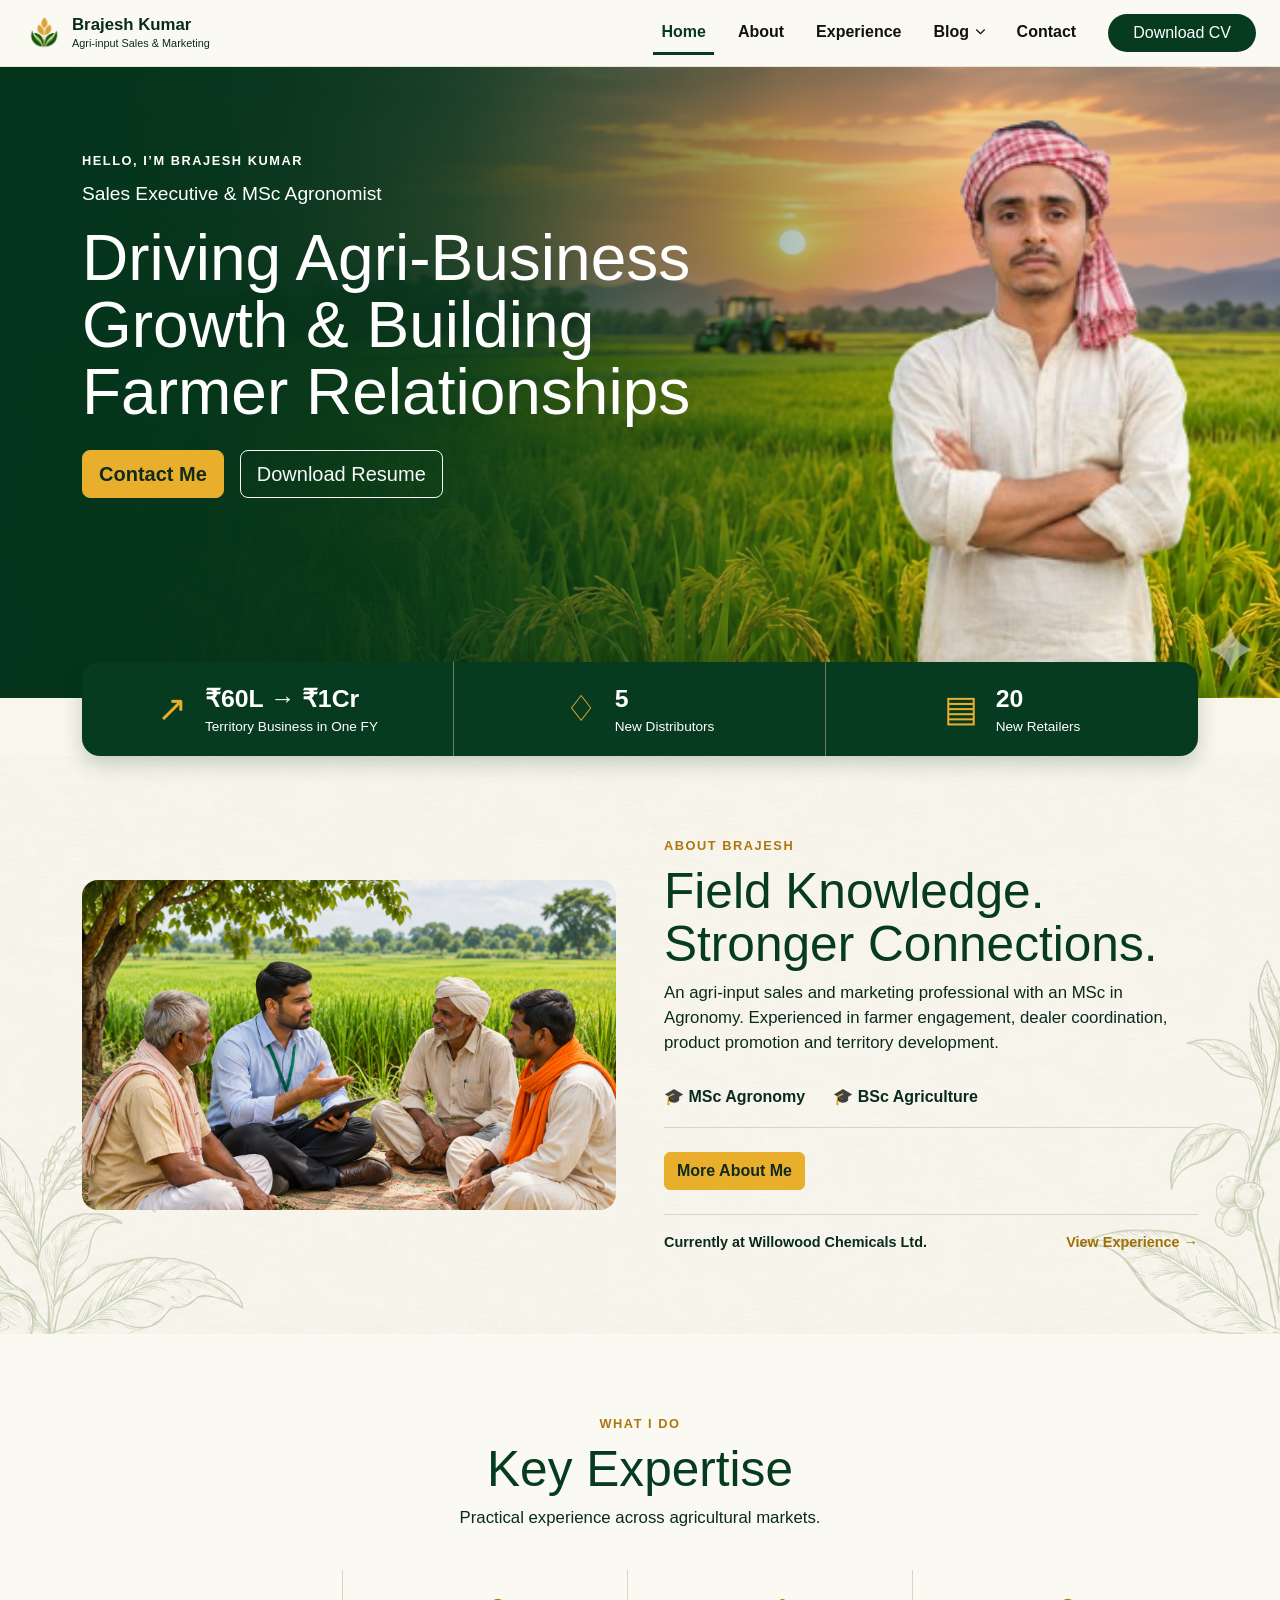
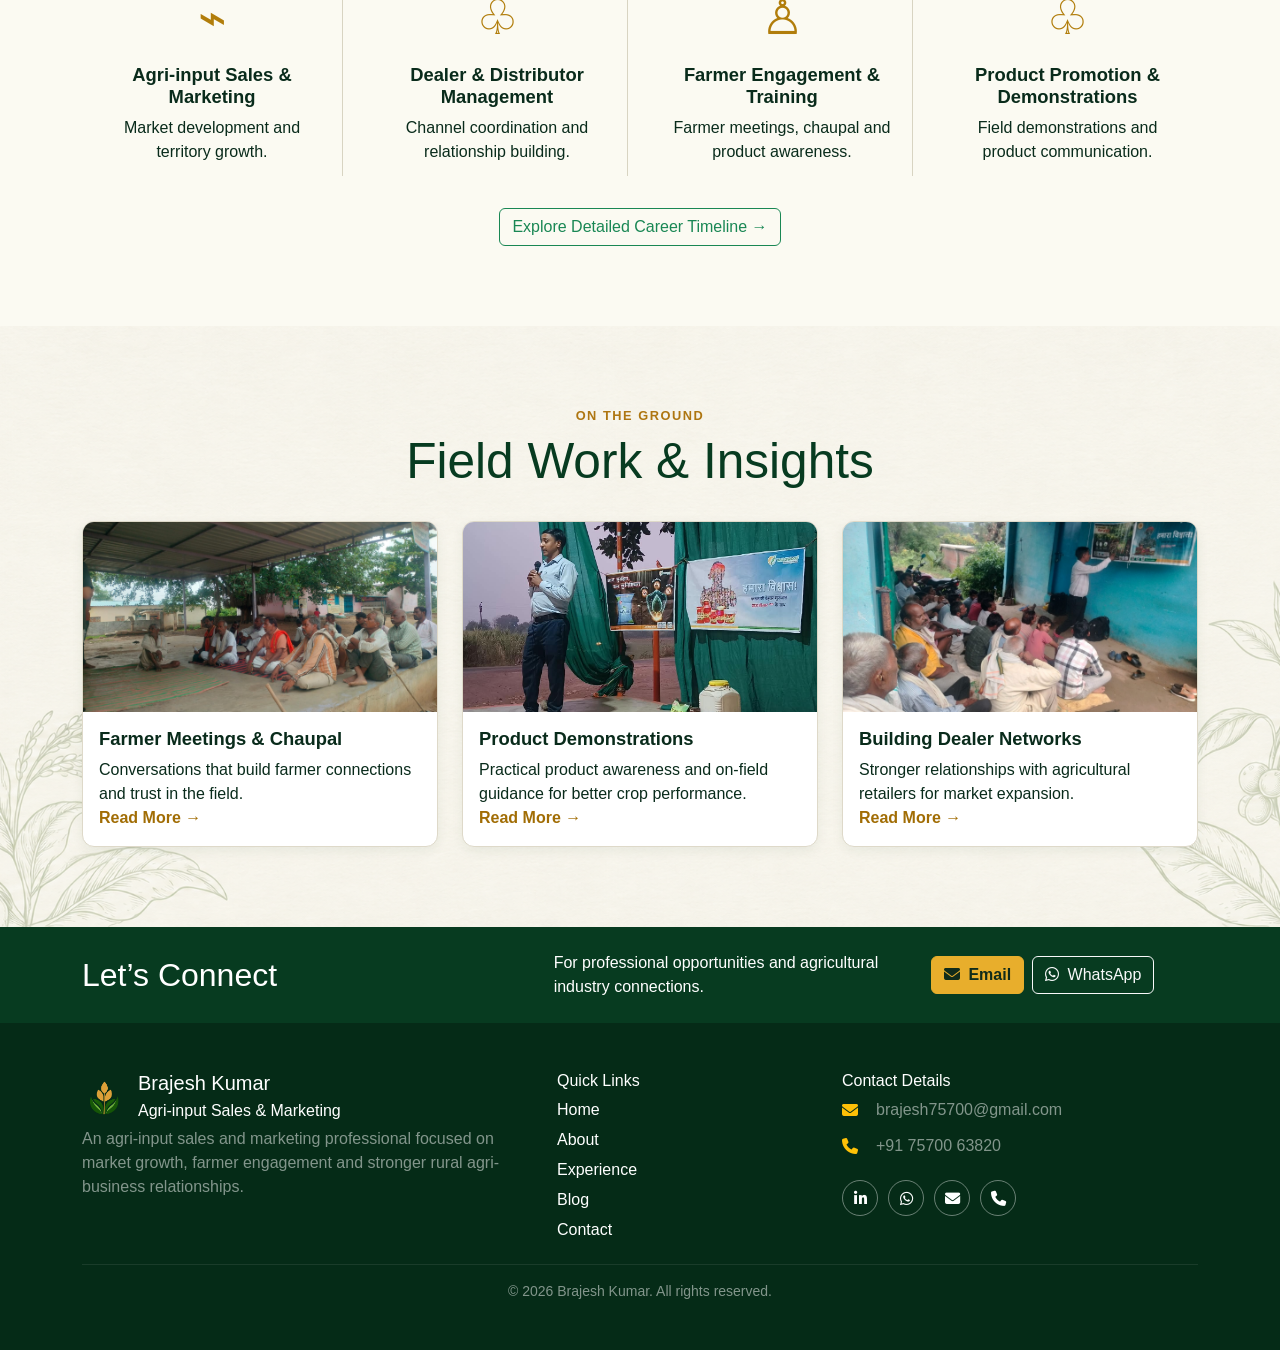
==== index.html @ aa24e4a2 "first commit" ====
<!doctype html>
<html lang="en">

<head>
  <meta charset="utf-8">
  <meta name="viewport" content="width=device-width, initial-scale=1">
  <meta name="description" content="Brajesh Kumar — Agri-input Sales & Marketing portfolio">
  <title>Brajesh Kumar | Agri-input Sales & Marketing</title>
  <link rel="icon" type="image/svg+xml" href="assets/images/favicon.svg">
  <link rel="stylesheet" href="https://cdnjs.cloudflare.com/ajax/libs/font-awesome/6.5.1/css/all.min.css">
  <link href="https://cdn.jsdelivr.net/npm/bootstrap@5.3.3/dist/css/bootstrap.min.css" rel="stylesheet">
  <link rel="stylesheet" href="assets/css/style.css">
</head>

<body>
  <div class="site-shell">
    <header class="site-header">
      <nav class="navbar navbar-expand-lg px-3 px-lg-4 py-2">
        <a class="navbar-brand d-flex align-items-center gap-2" href="#hero"><img src="assets/images/logo.png"
            alt="Brajesh Kumar logo" class="brand-logo"><span><strong>Brajesh Kumar</strong><small>Agri-input Sales
              &amp; Marketing</small></span></a>
        <button class="navbar-toggler" type="button" data-bs-toggle="collapse" data-bs-target="#mainNavigation"
          aria-controls="mainNavigation" aria-expanded="false" aria-label="Toggle navigation"><span
            class="navbar-toggler-icon"></span></button>
        <div class="collapse navbar-collapse" id="mainNavigation">
          <ul class="navbar-nav ms-auto align-items-lg-center gap-lg-3">
            <li class="nav-item"><a class="nav-link active" href="#hero">Home</a></li>
            <li class="nav-item"><a class="nav-link" href="#about">About</a></li>
            <li class="nav-item"><a class="nav-link" href="pages/experience.html">Experience</a></li>
            <li class="nav-item dropdown"><a class="nav-link dropdown-toggle" href="#" role="button" data-bs-toggle="dropdown" aria-expanded="false">Blog</a><ul class="dropdown-menu"><li><a class="dropdown-item" href="pages/farmer-meetings.html">Farmer Meetings &amp; Chaupal</a></li><li><a class="dropdown-item" href="pages/product-demonstrations.html">Product Demonstrations</a></li><li><a class="dropdown-item" href="pages/dealer-networks.html">Building Dealer Networks</a></li></ul></li>
            <li class="nav-item"><a class="nav-link" href="pages/contact.html">Contact</a></li>
            <li class="nav-item ms-lg-2 mt-3 mt-lg-0"><a class="btn btn-dark-green rounded-pill px-4" href="assets/images/brajesh-kumar.pdf" download="brajesh-kumar.pdf" target="_blank">Download CV</a>
            </li>
          </ul>
        </div>
      </nav>
    </header>

    <main class="home-page">
      <section class="hero-section" id="hero">
        <div class="hero-overlay"></div>
        <div class="container position-relative py-5">
          <div class="row align-items-center min-vh-50">
            <div class="col-lg-7 hero-copy">
              <p class="eyebrow text-white">Hello, I’m Brajesh Kumar</p>
              <p class="hero-role">Sales Executive &amp; MSc Agronomist</p>
              <h1>Driving Agri-Business<br>Growth &amp; Building<br>Farmer Relationships</h1>
              <div class="d-flex flex-wrap gap-3 mt-4"><a href="pages/contact.html" class="btn btn-gold btn-lg">Contact Me</a><a
                  href="assets/images/brajesh-kumar.pdf" download="brajesh-kumar.pdf" target="_blank" class="btn btn-outline-light btn-lg">Download Resume</a></div>
            </div>
          </div>
        </div>
      </section>

      <section class="stats-strip" id="stats">
        <div class="container">
          <div class="stats-card row g-0 text-white">
            <div class="col-md-4 stat-item"><span class="stat-icon">↗</span>
              <div><strong>₹60L → ₹1Cr</strong><small>Territory Business in One FY</small></div>
            </div>
            <div class="col-md-4 stat-item"><span class="stat-icon">♢</span>
              <div><strong>5</strong><small>New Distributors</small></div>
            </div>
            <div class="col-md-4 stat-item"><span class="stat-icon">▤</span>
              <div><strong>20</strong><small>New Retailers</small></div>
            </div>
          </div>
        </div>
      </section>

      <section class="about-section section-pad" id="about">
        <div class="container">
          <div class="row align-items-center g-5">
            <div class="col-lg-6"><img class="rounded-4 section-image" src="assets/images/about-meeting.png"
                alt="Brajesh Kumar speaking with farmers"></div>
            <div class="col-lg-6">
              <p class="eyebrow">About Brajesh</p>
              <h2>Field Knowledge. Stronger Connections.</h2>
              <p class="lead-copy">An agri-input sales and marketing professional with an MSc in Agronomy. Experienced
                in farmer engagement, dealer coordination, product promotion and territory development.</p>
              <div class="education-row"><span>🎓 <b>MSc Agronomy</b></span><span>🎓 <b>BSc Agriculture</b></span></div>
              <a href="pages/about.html" class="btn btn-gold mt-4">More About Me</a>
              <div class="current-role mt-4"><span>Currently at Willowood Chemicals Ltd.</span><a href="pages/experience.html">View
                  Experience →</a></div>
            </div>
          </div>
        </div>
      </section>

      <section class="expertise-section section-pad" id="expertise">
        <div class="container text-center">
          <p class="eyebrow centered">What I Do</p>
          <h2>Key Expertise</h2>
          <p class="lead-copy mx-auto">Practical experience across agricultural markets.</p>
          <div class="row g-4 mt-3">
            <div class="col-md-6 col-lg-3">
              <div class="expertise-card"><span class="feature-icon">⌁</span>
                <h3>Agri-input Sales &amp; Marketing</h3>
                <p>Market development and territory growth.</p>
              </div>
            </div>
            <div class="col-md-6 col-lg-3">
              <div class="expertise-card"><span class="feature-icon">♧</span>
                <h3>Dealer &amp; Distributor Management</h3>
                <p>Channel coordination and relationship building.</p>
              </div>
            </div>
            <div class="col-md-6 col-lg-3">
              <div class="expertise-card"><span class="feature-icon">♙</span>
                <h3>Farmer Engagement &amp; Training</h3>
                <p>Farmer meetings, chaupal and product awareness.</p>
              </div>
            </div>
            <div class="col-md-6 col-lg-3">
              <div class="expertise-card"><span class="feature-icon">♧</span>
                <h3>Product Promotion &amp; Demonstrations</h3>
                <p>Field demonstrations and product communication.</p>
              </div>
            </div>
          </div>
          <div class="mt-4 pt-2">
            <a href="pages/experience.html" class="btn btn-outline-success">Explore Detailed Career Timeline →</a>
          </div>
        </div>
      </section>

      <section class="insights-section section-pad" id="insights">
        <div class="container">
          <div class="section-heading text-center">
            <p class="eyebrow centered">On the Ground</p>
            <h2>Field Work &amp; Insights</h2>
          </div>
          <div class="row g-4 mt-2">
            <div class="col-md-4">
              <article class="insight-card"><img src="assets/images/field-image/field-chaupal.jpeg" alt="Farmer meeting">
                <div class="p-3">
                  <h3>Farmer Meetings &amp; Chaupal</h3>
                  <p>Conversations that build farmer connections and trust in the field.</p><a
                    href="pages/farmer-meetings.html">Read More →</a>
                </div>
              </article>
            </div>
            <div class="col-md-4">
              <article class="insight-card"><img src="assets/images/field-image/field-product-presentation.jpeg"
                  alt="Product demonstration">
                <div class="p-3">
                  <h3>Product Demonstrations</h3>
                  <p>Practical product awareness and on-field guidance for better crop performance.</p><a
                    href="pages/product-demonstrations.html">Read More →</a>
                </div>
              </article>
            </div>
            <div class="col-md-4">
              <article class="insight-card"><img src="assets/images/field-image/field-indoor-meeting.jpeg" alt="Building dealer networks">
                <div class="p-3">
                  <h3>Building Dealer Networks</h3>
                  <p>Stronger relationships with agricultural retailers for market expansion.</p><a
                    href="pages/dealer-networks.html">Read More →</a>
                </div>
              </article>
            </div>
          </div>
        </div>
      </section>

      <section class="connect-section" id="contact">
        <div class="container py-4">
          <div class="row align-items-center g-3">
            <div class="col-lg-5">
              <h2 class="text-white mb-0">Let’s Connect</h2>
            </div>
            <div class="col-lg-4">
              <p class="text-white mb-0">For professional opportunities and agricultural industry connections.</p>
            </div>
            <div class="col-lg-3 d-flex gap-2">
              <a href="mailto:brajesh75700@gmail.com" class="btn btn-gold"><i class="fa-solid fa-envelope me-1"></i> Email</a>
              <a href="https://wa.me/917570063820" target="_blank" class="btn btn-outline-light"><i class="fa-brands fa-whatsapp me-1"></i> WhatsApp</a>
            </div>
          </div>
        </div>
      </section>
    </main>

    <footer class="site-footer">
      <div class="container py-5">
        <div class="row g-4">
          <div class="col-md-5">
            <div class="footer-brand"><img src="assets/images/logo.png" alt="">
              <div>
                <h2>Brajesh Kumar</h2>
                <p>Agri-input Sales &amp; Marketing</p>
              </div>
            </div>
            <p class="text-white-50">An agri-input sales and marketing professional focused on market growth, farmer
              engagement and stronger rural agri-business relationships.</p>
          </div>
          <div class="col-md-3">
            <h3>Quick Links</h3><a href="#hero">Home</a><a href="pages/about.html">About</a><a href="pages/experience.html">Experience</a><a
              href="#insights">Blog</a><a href="pages/contact.html">Contact</a>
          </div>
          <div class="col-md-4">
            <h3>Contact Details</h3>
            <p><i class="fa-solid fa-envelope text-warning me-2"></i> <a href="mailto:brajesh75700@gmail.com" class="text-white-50 text-decoration-none">brajesh75700@gmail.com</a></p>
            <p><i class="fa-solid fa-phone text-warning me-2"></i> <a href="tel:+917570063820" class="text-white-50 text-decoration-none">+91 75700 63820</a></p>
            <div class="social-row mt-3">
              <a href="#" aria-label="LinkedIn" class="linkedin-btn"><i class="fa-brands fa-linkedin-in"></i></a>
              <a href="https://wa.me/917570063820" target="_blank" aria-label="WhatsApp" class="whatsapp-btn"><i class="fa-brands fa-whatsapp"></i></a>
              <a href="mailto:brajesh75700@gmail.com" aria-label="Email" class="email-btn"><i class="fa-solid fa-envelope"></i></a>
              <a href="tel:+917570063820" aria-label="Phone" class="phone-btn"><i class="fa-solid fa-phone"></i></a>
            </div>
          </div>
        </div>
        <hr>
        <p class="text-center text-white-50 small mb-0">© 2026 Brajesh Kumar. All rights reserved.</p>
      </div>
    </footer>
  </div>
  <script src="https://cdn.jsdelivr.net/npm/bootstrap@5.3.3/dist/js/bootstrap.bundle.min.js"></script>
  <script src="assets/js/includes.js"></script>
</body>

</html>
---- assets/css/style.css ----
:root {
  --forest: #073b20;
  --deep: #052b17;
  --gold: #e8ae2c;
  --cream: #f8f6ed;
  --ink: #092b1b;
  --line: #d8d4c2;
}

* { box-sizing: border-box; }
html { scroll-behavior: smooth; scroll-padding-top: 75px; }
body { margin: 0; background: var(--deep); color: var(--ink); font-family: Arial, Helvetica, sans-serif; }
.site-shell { max-width: 1400px; margin: 0 auto; background: var(--cream); box-shadow: 0 0 40px #001c0d; }
.site-header { background: #fbfaf2; position: sticky; top: 0; z-index: 10; border-bottom: 1px solid #e8e3d1; }
.brand-logo { width: 40px; height: 40px; object-fit: contain; }
.navbar-brand { color: var(--ink); line-height: 1; }
.navbar-brand strong { display: block; font-size: 1.05rem; }
.navbar-brand small { display: block; font-size: .68rem; margin-top: 4px; }
.navbar-nav .nav-link { color: #111; font-weight: 600; border-bottom: 3px solid transparent; transition: color 0.15s ease, border-color 0.15s ease; }
.navbar-nav .nav-link:hover, .navbar-nav .nav-link.active { color: var(--forest); }
.navbar-nav .nav-link.active { border-bottom-color: var(--forest); }
.navbar-nav .nav-link.dropdown-toggle { display: inline-flex; align-items: center; gap: .35rem; }
.navbar-nav .nav-link.dropdown-toggle::after { border: 0; content: '\f078'; font-family: 'Font Awesome 6 Free'; font-size: .65rem; font-weight: 900; line-height: 1; margin: 1px 0 0; transform: none; }
.dropdown-item:hover { background: #e8ead2; color: var(--forest); }
.dropdown-item.active, .dropdown-item:active { background: var(--forest); color: #fff; }
.btn-dark-green { background: var(--forest); color: #fff; }
.btn-dark-green:hover { background: #0e5830; color: #fff; }
.hero-section { min-height: 535px; background: url('../images/hero-agriculture.png') center/cover no-repeat; position: relative; overflow: hidden; color: #fff; }
.hero-overlay { position: absolute; inset: 0; z-index: 0; background: linear-gradient(90deg, rgba(3,53,28,.97), rgba(3,53,28,.76) 36%, rgba(3,53,28,.06) 75%); }
.hero-section::after { content: ''; position: absolute; z-index: 1; right: 4%; bottom: 0; width: 29%; height: 94%; background: url('../images/brajesh-kumar.png') center bottom/contain no-repeat; pointer-events: none; }
.hero-section > .container { z-index: 2; }
.min-vh-50 { min-height: 535px; }
.hero-copy { padding-top: 0; transform: translateY(-58px); }
.hero-copy h1 { font-size: clamp(2.5rem, 5vw, 4.2rem); line-height: 1.05; margin: 12px 0; }
.hero-role { font-size: 1.2rem; }
.eyebrow { text-transform: uppercase; letter-spacing: .12em; color: #ae7611; font-weight: 700; font-size: .8rem; margin-bottom: 10px; }
.hero-copy .eyebrow { color: #fff; }
.btn-gold { background: var(--gold); border-color: var(--gold); color: #102b1a; font-weight: 700; }
.btn-gold:hover { background: #f2c34a; border-color: #f2c34a; color: #102b1a; }
.stats-strip { margin-top: -36px; position: relative; z-index: 2; }
.stats-card { background: var(--forest); border-radius: 18px; overflow: hidden; box-shadow: 0 8px 20px #04301533; }
.stat-item { display: flex; align-items: center; justify-content: center; gap: 18px; padding: 18px 12px; border-right: 1px solid #f5dda26b; }
.stat-item:last-child { border-right: 0; }
.stat-icon { font-size: 2.25rem; color: var(--gold); }
.stat-item strong, .stat-item small { display: block; }
.stat-item strong { font-size: 1.55rem; }
.stat-item small { font-size: .85rem; }
.section-pad { padding: 80px 0; }
.about-section, .insights-section { background: url('../images/paper-texture.png') center/cover; }
.section-image { width: 100%; height: 330px; object-fit: cover; }
.section-pad h2, .section-heading h2 { font-size: clamp(2rem, 4vw, 3.1rem); color: var(--forest); line-height: 1.08; }
.lead-copy { font-size: 1.05rem; max-width: 620px; }
.education-row { display: flex; gap: 28px; flex-wrap: wrap; padding: 14px 0 18px; border-bottom: 1px solid var(--line); }
.current-role { display: flex; justify-content: space-between; gap: 12px; border-top: 1px solid var(--line); padding-top: 17px; font-weight: 600; font-size: .9rem; }
.current-role a, .insight-card a { color: #a16d05; font-weight: 700; text-decoration: none; }
.centered { text-align: center; }
.expertise-section { background: #fbfaf2; }
.expertise-card { border-right: 1px solid var(--line); height: 100%; padding: 12px 18px; }
.col-lg-3:last-child .expertise-card { border-right: 0; }
.feature-icon { color: #b17d0b; font-size: 3rem; display: block; margin-bottom: 10px; }
.expertise-card h3, .insight-card h3 { font-size: 1.15rem; font-weight: 700; }
.expertise-card p, .insight-card p { margin-bottom: 0; }
.insight-card { background: #fff; border: 1px solid #ded9c9; border-radius: 12px; overflow: hidden; height: 100%; box-shadow: 0 4px 12px #073b2010; }
.insight-card img { width: 100%; height: 190px; object-fit: cover; }
.insight-card p { min-height: 48px; }
.connect-section { background: var(--forest); }
.site-footer { background: var(--deep); color: #fff; }
.footer-brand { display: flex; align-items: center; gap: 12px; }
.footer-brand img { width: 44px; height: 44px; object-fit: contain; }
.footer-brand h2 { font-size: 1.25rem; margin: 0; }
.footer-brand p { margin: 4px 0; }
.site-footer h3 { font-size: 1rem; }
.site-footer a { display: block; color: #fff; text-decoration: none; margin: 6px 0; }
.site-footer .col-md-4 p { display: flex; align-items: center; gap: 10px; margin-bottom: 12px; }
.site-footer .col-md-4 p a { display: inline; margin: 0; }
.site-footer hr { border-color: #ffffff55; }
.social-row { display: flex; gap: 10px; }
.social-row a {
  border: 1px solid rgba(255, 255, 255, 0.4);
  border-radius: 50%;
  width: 36px;
  height: 36px;
  display: inline-flex;
  align-items: center;
  justify-content: center;
  color: #fff;
  font-size: 0.95rem;
  transition: all 0.25s ease;
  text-decoration: none;
}
.social-row a:hover {
  transform: translateY(-2px);
  box-shadow: 0 4px 10px rgba(0, 0, 0, 0.3);
}
.social-row a.linkedin-btn:hover { background: #0077b5; border-color: #0077b5; color: #fff; }
.social-row a.whatsapp-btn:hover { background: #25d366; border-color: #25d366; color: #fff; }
.social-row a.email-btn:hover { background: var(--gold); border-color: var(--gold); color: #052b17; }
.social-row a.phone-btn:hover { background: #0e5830; border-color: #0e5830; color: #fff; }
.navbar-toggler { border: 0; padding: 6px 8px; }
.navbar-toggler:focus { box-shadow: none; outline: none; }
.navbar-toggler .navbar-toggler-icon {
  background-image: url("data:image/svg+xml,%3csvg xmlns='http://www.w3.org/2000/svg' viewBox='0 0 30 30'%3e%3cpath stroke='%23073b20' stroke-linecap='round' stroke-miterlimit='10' stroke-width='2.4' d='M4 7h22M4 15h22M4 23h22'/%3e%3c/svg%3e");
  transition: transform 0.25s ease-in-out, background-image 0.15s ease-in-out;
}
.navbar-toggler[aria-expanded="true"] .navbar-toggler-icon {
  background-image: url("data:image/svg+xml,%3csvg xmlns='http://www.w3.org/2000/svg' viewBox='0 0 30 30'%3e%3cpath stroke='%23073b20' stroke-linecap='round' stroke-miterlimit='10' stroke-width='2.6' d='M6 6L24 24M6 24L24 6'/%3e%3c/svg%3e");
  transform: rotate(90deg);
}

@media (max-width: 991px) {
  .site-shell { margin: 0; }
  .navbar-collapse { padding: 12px 0 18px; }
  .navbar-nav .nav-item { margin-bottom: 6px; }
  .navbar-nav .nav-link {
    display: inline-block;
    width: fit-content;
    padding: 6px 0;
  }
  .navbar-nav .btn-dark-green {
    margin-top: 14px;
    display: inline-block;
  }
  .hero-section, .min-vh-50 { min-height: 610px; }
  .hero-overlay { background: linear-gradient(90deg, rgba(3,53,28,.96), rgba(3,53,28,.5)); }
  .hero-copy { transform: none; }
  .stats-strip { margin-top: -20px; }
  .stat-item { border-right: 0; border-bottom: 1px solid #f5dda26b; }
  .stat-item:last-child { border-bottom: 0; }
  .current-role { flex-direction: column; }
  .expertise-card { border-right: 0; border-bottom: 1px solid var(--line); padding-bottom: 22px; }
  .col-lg-3:last-child .expertise-card { border-bottom: 0; }
}

@media (max-width: 767px) {
  .hero-section { min-height: 640px; background-position: 68% center; }
  .hero-section::after { right: -5%; width: 48%; height: 70%; }
  .hero-copy { padding: 24px 8px 0; }
  .hero-copy h1 { font-size: clamp(2.3rem, 10vw, 3.4rem); line-height: 1.04; }
  .hero-role { font-size: 1rem; }
  .stats-strip { margin-top: 0; padding: 8px 0 0; }
  .stats-strip .container { max-width: none; padding-left: 4px; padding-right: 4px; }
  .stats-card { margin: 0 2px; border-radius: 16px; }
  .stats-card .stat-item { flex: 0 0 33.333%; width: 33.333%; min-height: 82px; flex-direction: column; justify-content: center; gap: 4px; padding: 9px 3px; text-align: center; border-right: 1px solid #f5dda26b; border-bottom: 0; }
  .stats-card .stat-item:last-child { border-right: 0; }
  .stat-icon { font-size: 1.45rem; line-height: 1; }
  .stat-item strong { font-size: .82rem; line-height: 1.1; white-space: nowrap; }
  .stat-item small { min-height: 22px; display: flex; align-items: flex-start; justify-content: center; font-size: .54rem; line-height: 1.05; max-width: 100%; }
  .about-section { padding-top: 28px; }
}
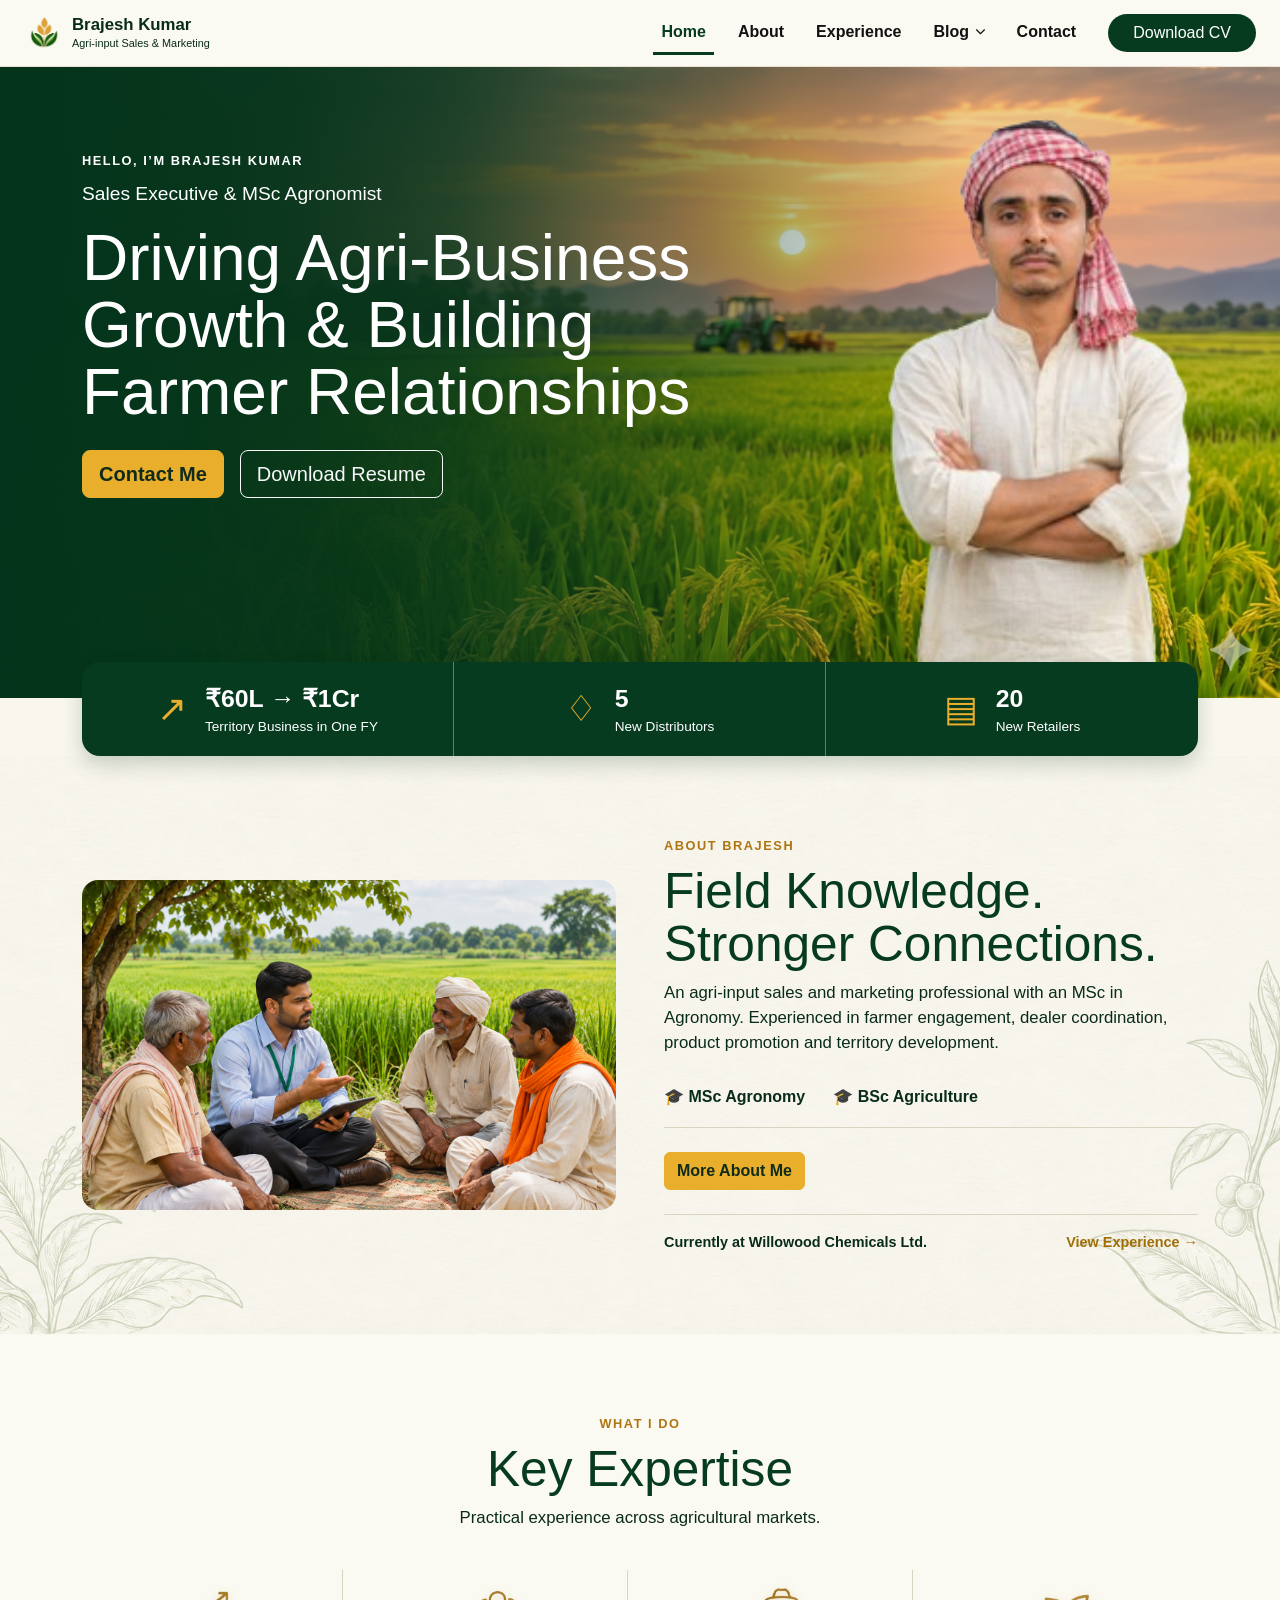
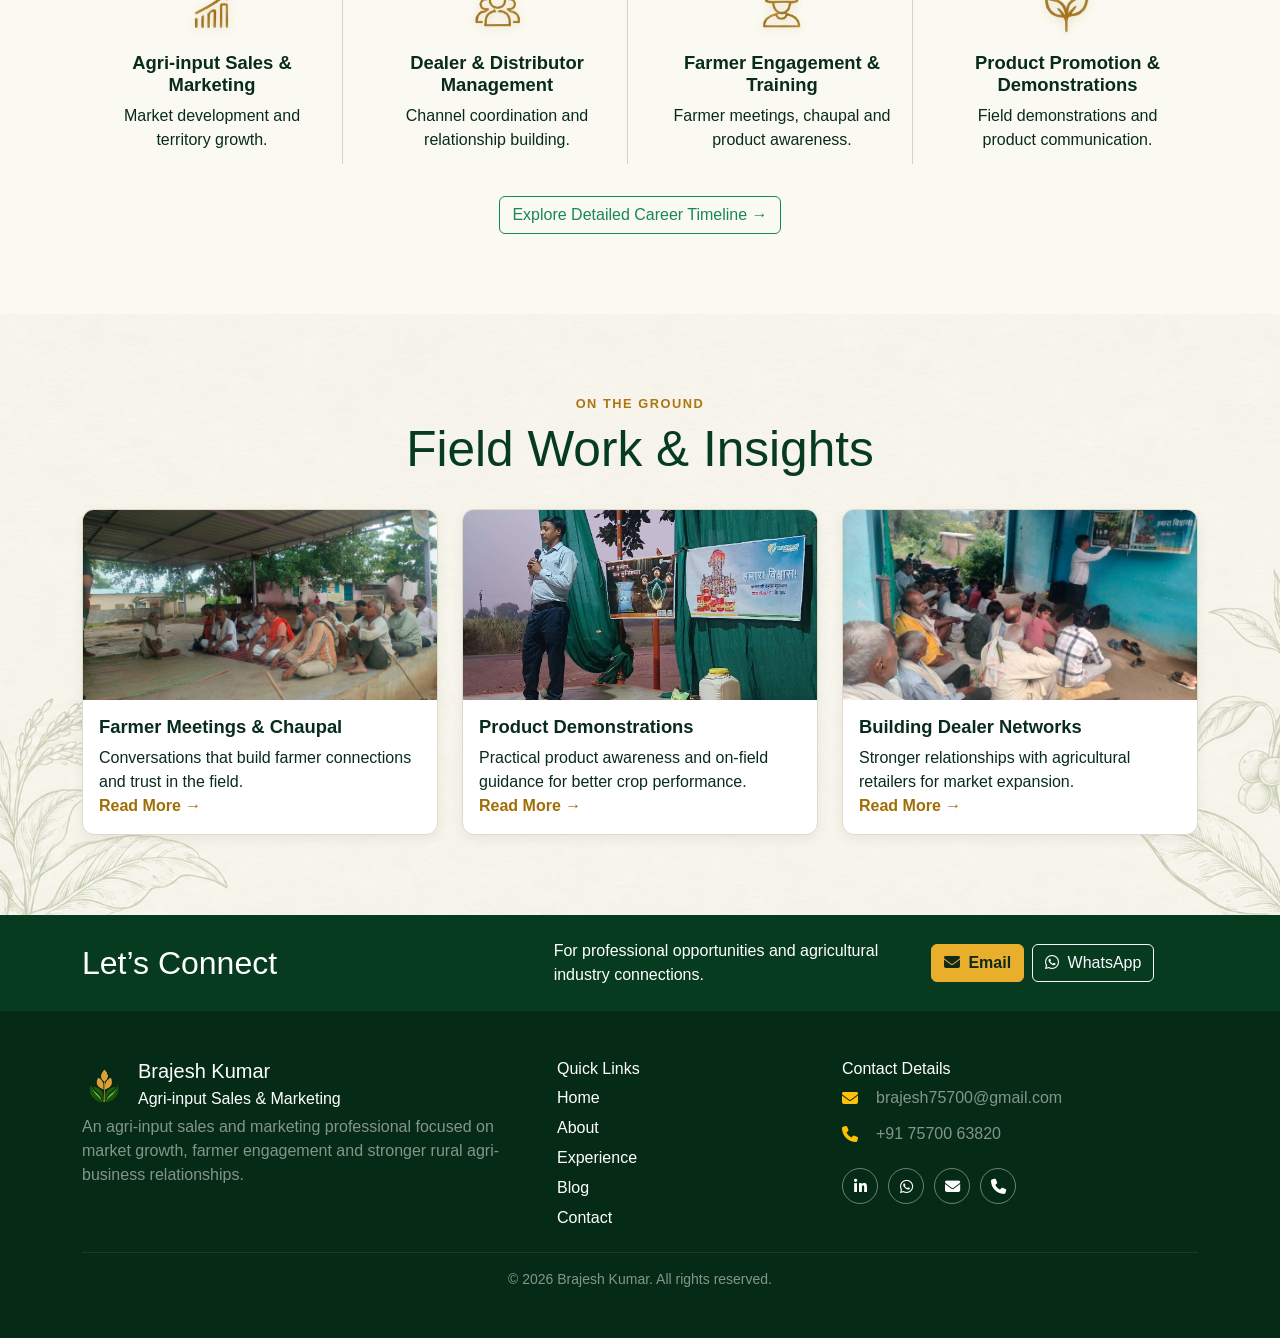
==== commit a8a54338: "Update What I Bring to the Field icons with custom gold illustrations" ====
--- a/index.html
+++ b/index.html
@@ -94,25 +94,25 @@
           <p class="lead-copy mx-auto">Practical experience across agricultural markets.</p>
           <div class="row g-4 mt-3">
             <div class="col-md-6 col-lg-3">
-              <div class="expertise-card"><span class="feature-icon">⌁</span>
+              <div class="expertise-card"><span class="feature-icon"><img src="assets/images/icon/bring-field/sales-market-development.png" alt="Sales &amp; Marketing"></span>
                 <h3>Agri-input Sales &amp; Marketing</h3>
                 <p>Market development and territory growth.</p>
               </div>
             </div>
             <div class="col-md-6 col-lg-3">
-              <div class="expertise-card"><span class="feature-icon">♧</span>
+              <div class="expertise-card"><span class="feature-icon"><img src="assets/images/icon/bring-field/dealer-distributor-relationships.png" alt="Dealer &amp; Distributor Management"></span>
                 <h3>Dealer &amp; Distributor Management</h3>
                 <p>Channel coordination and relationship building.</p>
               </div>
             </div>
             <div class="col-md-6 col-lg-3">
-              <div class="expertise-card"><span class="feature-icon">♙</span>
+              <div class="expertise-card"><span class="feature-icon"><img src="assets/images/icon/bring-field/farmer-engagement.png" alt="Farmer Engagement &amp; Training"></span>
                 <h3>Farmer Engagement &amp; Training</h3>
                 <p>Farmer meetings, chaupal and product awareness.</p>
               </div>
             </div>
             <div class="col-md-6 col-lg-3">
-              <div class="expertise-card"><span class="feature-icon">♧</span>
+              <div class="expertise-card"><span class="feature-icon"><img src="assets/images/icon/bring-field/product-demonstrations.png" alt="Product Promotion &amp; Demonstrations"></span>
                 <h3>Product Promotion &amp; Demonstrations</h3>
                 <p>Field demonstrations and product communication.</p>
               </div>
--- a/assets/css/style.css
+++ b/assets/css/style.css
@@ -58,6 +58,9 @@
 .expertise-card { border-right: 1px solid var(--line); height: 100%; padding: 12px 18px; }
 .col-lg-3:last-child .expertise-card { border-right: 0; }
 .feature-icon { color: #b17d0b; font-size: 3rem; display: block; margin-bottom: 10px; }
+.expertise-card .feature-icon { display: flex; align-items: center; justify-content: center; height: 56px; margin-bottom: 14px; }
+.expertise-card .feature-icon img { height: 48px; width: 48px; object-fit: contain; filter: drop-shadow(0 2px 5px rgba(161,109,5,0.2)); transition: transform .25s ease; }
+.expertise-card:hover .feature-icon img { transform: scale(1.12); }
 .expertise-card h3, .insight-card h3 { font-size: 1.15rem; font-weight: 700; }
 .expertise-card p, .insight-card p { margin-bottom: 0; }
 .insight-card { background: #fff; border: 1px solid #ded9c9; border-radius: 12px; overflow: hidden; height: 100%; box-shadow: 0 4px 12px #073b2010; }
